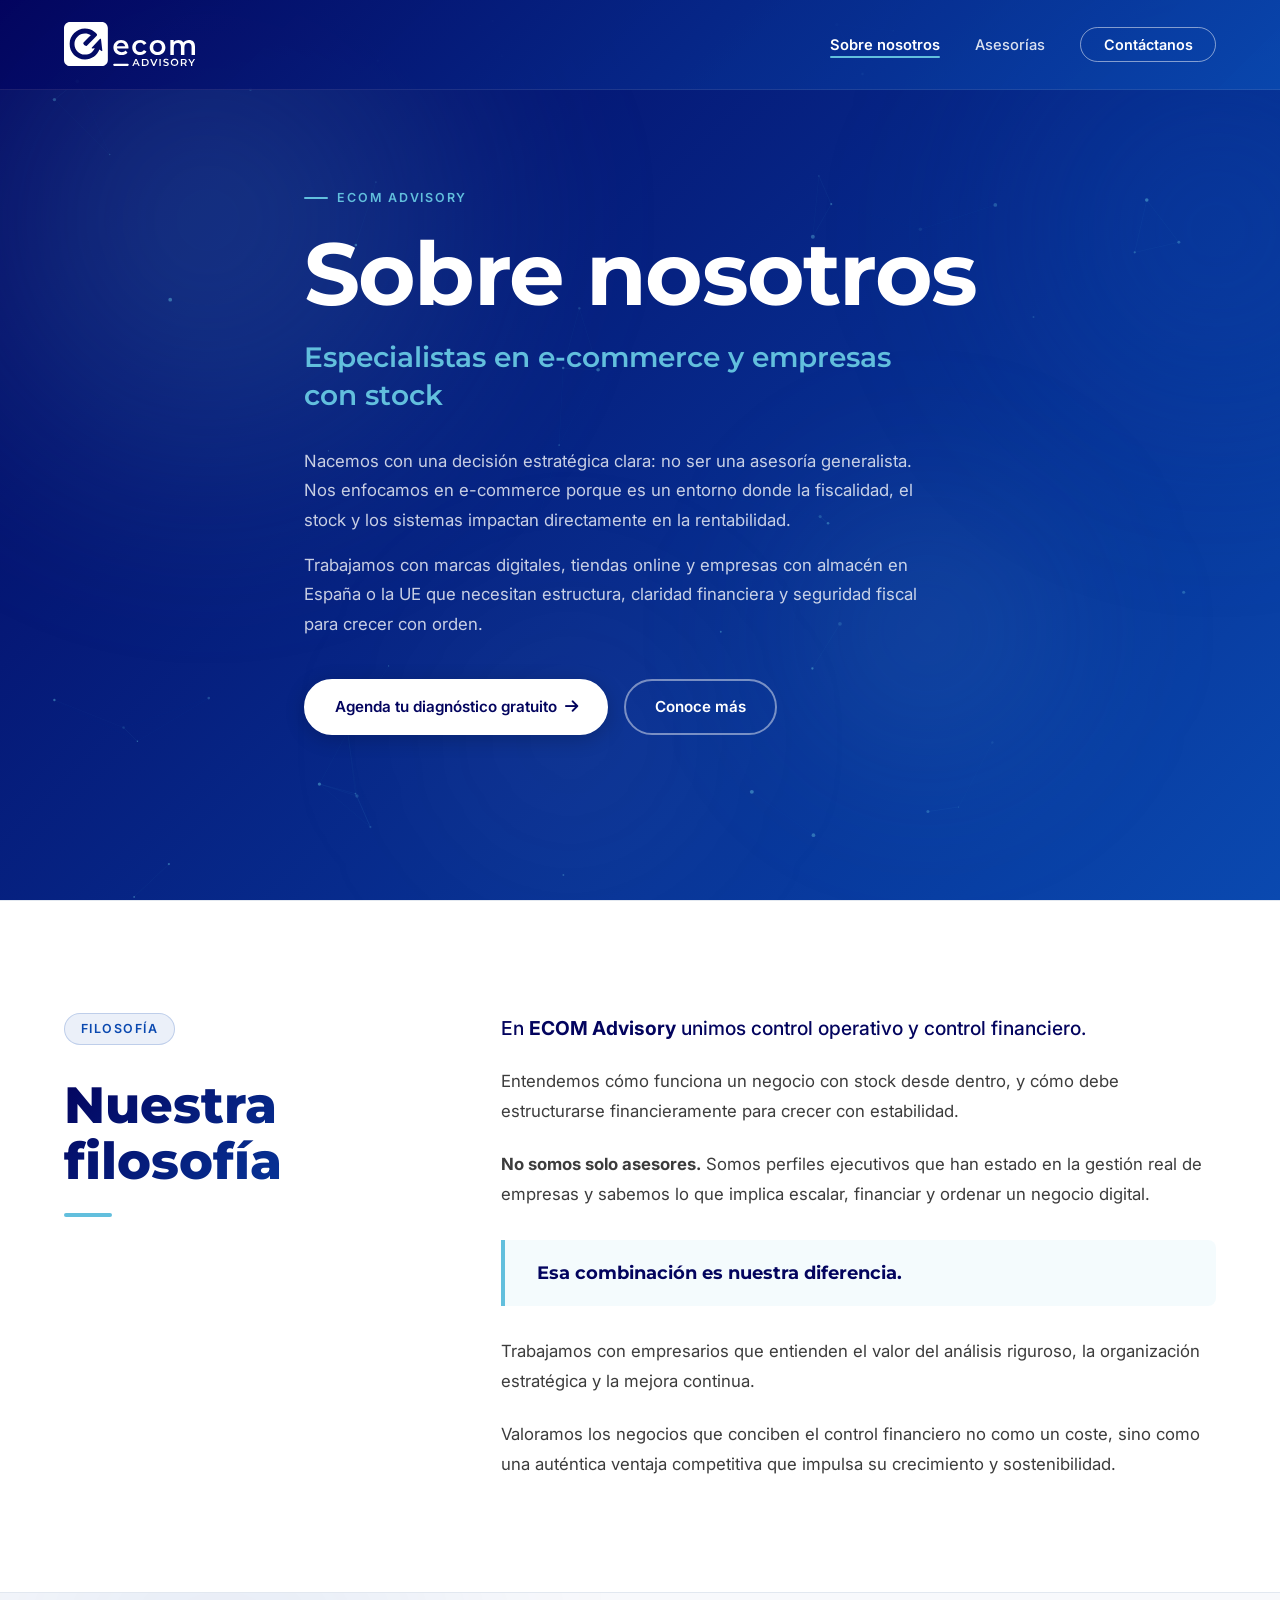
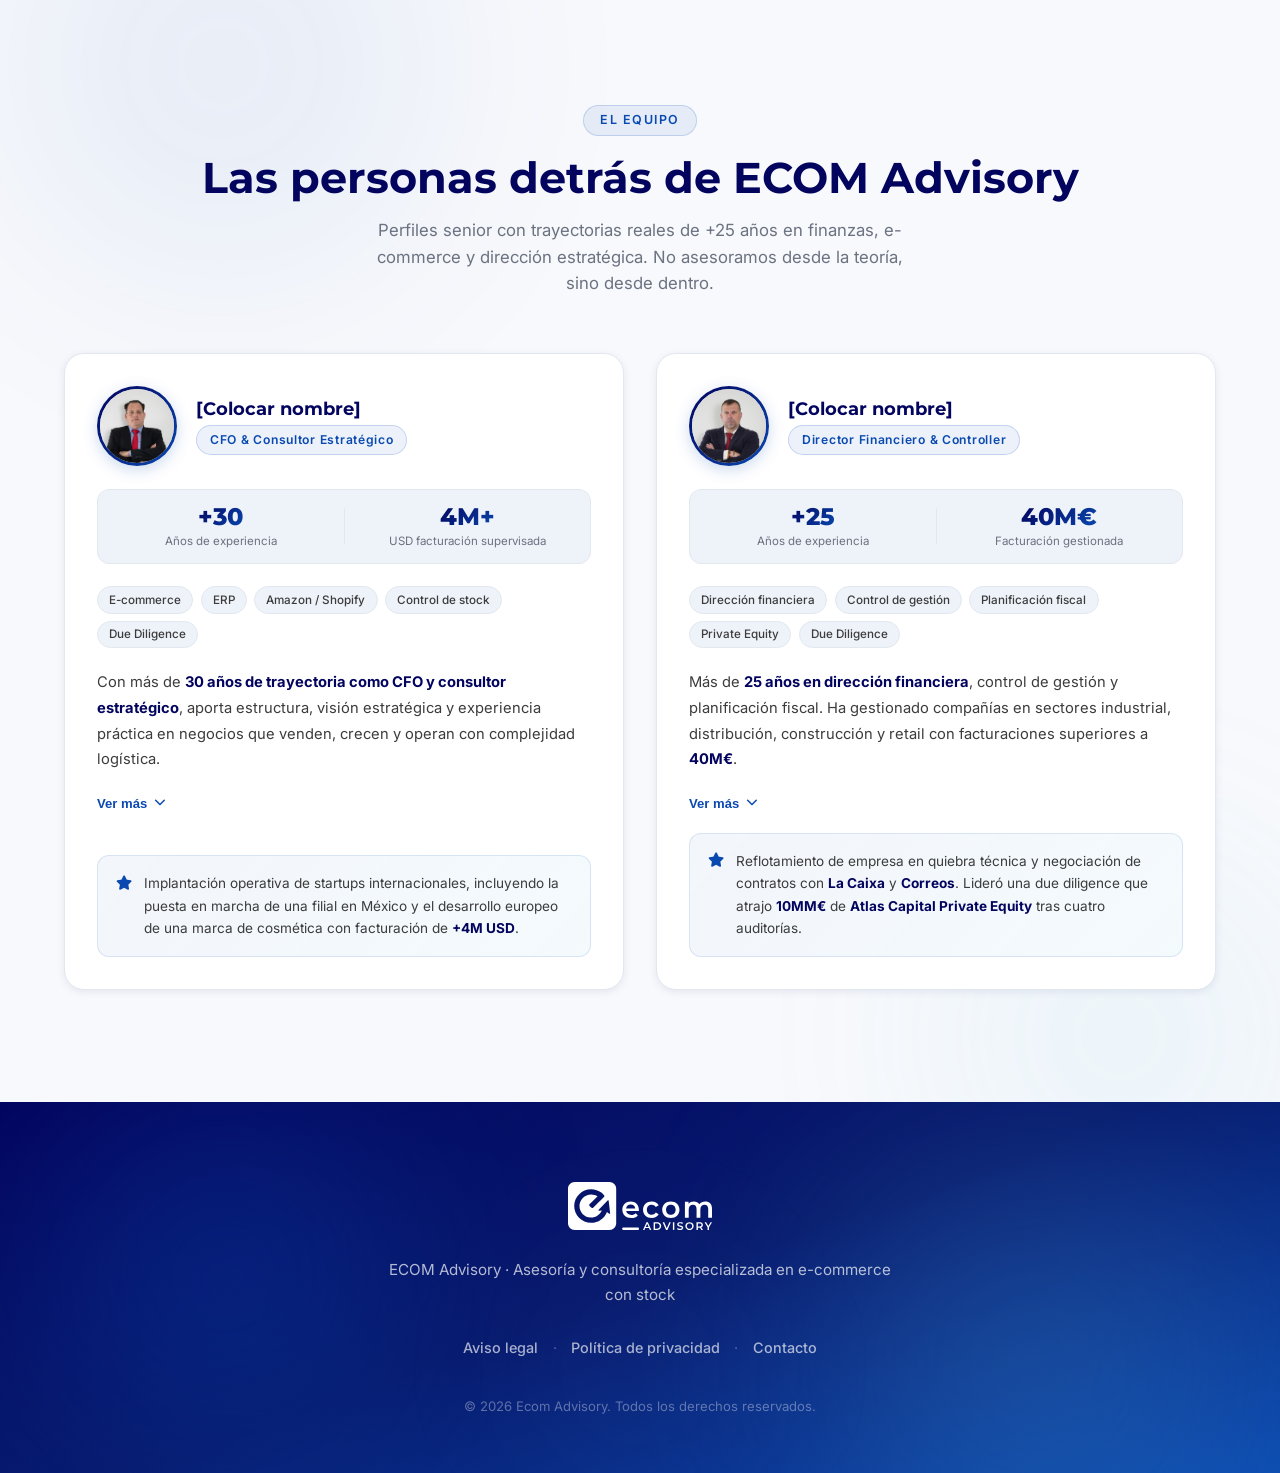
==== index.html @ 713092f3 "fix: move files to repo root for GitHub Pages to serve correctly" ====
<!DOCTYPE html>
<html lang="es">

<head>
  <meta charset="UTF-8" />
  <meta name="viewport" content="width=device-width, initial-scale=1.0" />
  <meta name="description"
    content="Especialistas en asesoría fiscal y financiera para e-commerce y empresas con stock en España y la UE. Claridad, orden y seguridad fiscal para crecer." />
  <meta name="keywords"
    content="ECOM Advisory, asesoría ecommerce, sobre nosotros, fiscalidad, stock, Shopify, Amazon, IVA UE" />
  <meta property="og:title" content="Sobre Nosotros | ECOM Advisory" />
  <meta property="og:description"
    content="Especialistas en e-commerce y empresas con stock. Claridad financiera y seguridad fiscal para crecer con orden." />
  <meta property="og:type" content="website" />
  <title>Sobre Nosotros | ECOM Advisory</title>

  <!-- Google Fonts -->
  <link rel="preconnect" href="https://fonts.googleapis.com" />
  <link rel="preconnect" href="https://fonts.gstatic.com" crossorigin />
  <link
    href="https://fonts.googleapis.com/css2?family=Inter:wght@300;400;500;600;700;800&family=Montserrat:wght@600;700;800&display=swap"
    rel="stylesheet" />

  <!-- Font Awesome -->
  <link rel="stylesheet" href="https://cdnjs.cloudflare.com/ajax/libs/font-awesome/6.5.0/css/all.min.css" />

  <!-- Stylesheet -->
  <link rel="stylesheet" href="css/styles.css" />
</head>

<body>

  <!-- ===== HEADER / NAV ===== -->
  <header class="header" id="header">
    <nav class="nav container">

      <!-- Logo -->
      <a href="https://ecomadvisory.es/" class="nav__logo" aria-label="ECOM Advisory - Inicio">
        <img src="assets/images/logo blanco.svg" alt="ECOM Advisory" class="nav__logo-img" height="44" />
      </a>

      <!-- Nav links -->
      <ul class="nav__links" id="navLinks" role="list">
        <li><a href="./index.html" class="nav__link nav__link--active" aria-current="page">Sobre nosotros</a></li>
        <li><a href="https://ecomadvisory.es/asesorias" class="nav__link">Asesorías</a></li>
        <li><a href="https://ecomadvisory.es/#contacto" class="nav__link nav__link--cta">Contáctanos</a></li>
      </ul>

      <!-- Hamburger (mobile) -->
      <button class="nav__toggle" id="navToggle" aria-label="Abrir menú" aria-expanded="false">
        <span></span><span></span><span></span>
      </button>
    </nav>
  </header>

  <main id="content">

    <!-- ===== HERO — SECCIÓN 1 ===== -->
    <section class="hero" id="quienes-somos" aria-label="Quiénes somos">
      <!-- Fondo animado: solo afecta el fondo, no el contenido -->
      <div class="hero__bg" aria-hidden="true">
        <div class="hero__blob hero__blob--1"></div>
        <div class="hero__blob hero__blob--2"></div>
        <div class="hero__blob hero__blob--3"></div>
        <div class="hero__blob hero__blob--4"></div>
        <canvas class="hero__particles" id="heroParticles"></canvas>
      </div>
      <div class="container hero__content">

        <p class="hero__tag" data-aos="fade-up">ECOM Advisory</p>

        <h1 class="hero__title" data-aos="fade-up" data-aos-delay="100">
          Sobre nosotros
        </h1>

        <h2 class="hero__subtitle-heading" data-aos="fade-up" data-aos-delay="200">
          Especialistas en e-commerce y empresas con stock
        </h2>

        <div class="hero__body" data-aos="fade-up" data-aos-delay="300">
          <p>
            Nacemos con una decisión estratégica clara: no ser una asesoría generalista.
            Nos enfocamos en e-commerce porque es un entorno donde la fiscalidad, el stock
            y los sistemas impactan directamente en la rentabilidad.
          </p>
          <p>
            Trabajamos con marcas digitales, tiendas online y empresas con almacén en España
            o la UE que necesitan estructura, claridad financiera y seguridad fiscal para
            crecer con orden.
          </p>
        </div>

        <div class="hero__actions" data-aos="fade-up" data-aos-delay="400">
          <a href="#contacto" class="btn btn--white">
            Agenda tu diagnóstico gratuito <i class="fas fa-arrow-right" aria-hidden="true"></i>
          </a>
          <a href="#por-que-nosotros" class="btn btn--outline-white">
            Conoce más
          </a>
        </div>

      </div>
    </section>
    <!-- FIN SECCIÓN 1 -->

    <!-- ===== NUESTRA FILOSOFÍA — SECCIÓN 2 ===== -->
    <section class="philosophy" id="filosofia" aria-label="Nuestra filosofía">
      <div class="container philosophy__inner">

        <!-- Columna izquierda: Título -->
        <div class="philosophy__heading" data-aos="fade-right">
          <span class="section__tag">Filosofía</span>
          <h2 class="philosophy__title">Nuestra<br>filosofía</h2>
          <div class="philosophy__divider" aria-hidden="true"></div>
        </div>

        <!-- Columna derecha: Contenido -->
        <div class="philosophy__body" data-aos="fade-left" data-aos-delay="100">

          <p class="philosophy__lead">
            En <strong>ECOM Advisory</strong> unimos control operativo y control financiero.
          </p>

          <p>
            Entendemos cómo funciona un negocio con stock desde dentro, y cómo debe estructurarse
            financieramente para crecer con estabilidad.
          </p>

          <p>
            <strong>No somos solo asesores.</strong> Somos perfiles ejecutivos que han estado en la gestión real de
            empresas y sabemos lo que implica escalar, financiar y ordenar un negocio digital.
          </p>

          <!-- Cita destacada -->
          <blockquote class="philosophy__quote">
            Esa combinación es nuestra diferencia.
          </blockquote>

          <p>
            Trabajamos con empresarios que entienden el valor del análisis riguroso, la organización
            estratégica y la mejora continua.
          </p>

          <p>
            Valoramos los negocios que conciben el control financiero no como un coste, sino como una
            auténtica ventaja competitiva que impulsa su crecimiento y sostenibilidad.
          </p>

        </div>
      </div>
    </section>
    <!-- FIN SECCIÓN 2 -->

    <!-- ===== EL EQUIPO — SECCIÓN 3 ===== -->
    <section class="team-section" id="equipo" aria-label="El equipo">

      <!-- Fondo decorativo -->
      <div class="team-section__bg" aria-hidden="true">
        <div class="team-section__blob team-section__blob--1"></div>
        <div class="team-section__blob team-section__blob--2"></div>
      </div>

      <div class="container">

        <!-- Cabecera -->
        <div class="section__header team-section__header" data-aos="fade-up">
          <span class="section__tag team-section__tag">El equipo</span>
          <h2 class="section__title team-section__title">Las personas detrás de ECOM Advisory</h2>
          <p class="section__subtitle team-section__subtitle">
            Perfiles senior con trayectorias reales de +25 años en finanzas, e-commerce y
            dirección estratégica. No asesoramos desde la teoría, sino desde dentro.
          </p>
        </div>

        <!-- Grid de tarjetas -->
        <div class="team-grid">

          <!-- ── TARJETA 1 ── -->
          <article class="member-card" data-aos="fade-up" data-aos-delay="100">

            <!-- Cabecera visual de la tarjeta -->
            <div class="member-card__top">
              <div class="member-card__photo-ring">
                <div class="member-card__photo-wrap">
                  <img src="assets/images/team-1.jpg"
                    alt="[Colocar nombre] — Operaciones, e-commerce y control estratégico" class="member-card__photo"
                    loading="lazy" />
                </div>
              </div>
              <div class="member-card__identity">
                <h3 class="member-card__name">[Colocar nombre]</h3>
                <span class="member-card__role">CFO & Consultor Estratégico</span>
              </div>
            </div>

            <!-- Estadísticas clave -->
            <div class="member-card__stats">
              <div class="member-stat">
                <span class="member-stat__value">+30</span>
                <span class="member-stat__label">Años de experiencia</span>
              </div>
              <div class="member-stat__divider" aria-hidden="true"></div>
              <div class="member-stat">
                <span class="member-stat__value">4M+</span>
                <span class="member-stat__label">USD facturación supervisada</span>
              </div>
            </div>

            <!-- Especialidades -->
            <div class="member-card__tags">
              <span class="member-tag">E-commerce</span>
              <span class="member-tag">ERP</span>
              <span class="member-tag">Amazon / Shopify</span>
              <span class="member-tag">Control de stock</span>
              <span class="member-tag">Due Diligence</span>
            </div>

            <!-- Bio -->
            <div class="member-card__bio" id="bio-1">
              <p>Con más de <strong>30 años de trayectoria como CFO y consultor estratégico</strong>, aporta
                estructura, visión estratégica y experiencia práctica en negocios que venden, crecen y operan con
                complejidad logística.</p>
            </div>

            <!-- Bio expandida -->
            <div class="member-card__bio-extra" id="bio-1-extra" hidden>
              <p>Ha liderado departamentos financieros en compañías nacionales e internacionales, participando en
                expansiones, implantación de ERPs y desarrollo de startups en entornos digitales.</p>
              <p>Especialista en creación de unidades de negocio en e-commerce (Amazon, Shopify, WooCommerce), control
                de stock y reporting en grandes grupos empresariales.</p>
            </div>

            <button class="member-card__toggle" aria-expanded="false" aria-controls="bio-1-extra"
              data-target="bio-1-extra">
              <span class="toggle-label">Ver más</span>
              <i class="fas fa-chevron-down" aria-hidden="true"></i>
            </button>

            <!-- Logro destacado -->
            <div class="member-card__achievement">
              <i class="fas fa-star member-card__achievement-icon" aria-hidden="true"></i>
              <p>Implantación operativa de startups internacionales, incluyendo la puesta en marcha de una filial en
                México y el desarrollo europeo de una marca de cosmética con facturación de <strong>+4M USD</strong>.
              </p>
            </div>



          </article>

          <!-- ── TARJETA 2 ── -->
          <article class="member-card" data-aos="fade-up" data-aos-delay="200">

            <!-- Cabecera visual de la tarjeta -->
            <div class="member-card__top">
              <div class="member-card__photo-ring">
                <div class="member-card__photo-wrap">
                  <img src="assets/images/team-2.jpg"
                    alt="[Colocar nombre] — Dirección financiera, estructura y control" class="member-card__photo"
                    loading="lazy" />
                </div>
              </div>
              <div class="member-card__identity">
                <h3 class="member-card__name">[Colocar nombre]</h3>
                <span class="member-card__role">Director Financiero & Controller</span>
              </div>
            </div>

            <!-- Estadísticas clave -->
            <div class="member-card__stats">
              <div class="member-stat">
                <span class="member-stat__value">+25</span>
                <span class="member-stat__label">Años de experiencia</span>
              </div>
              <div class="member-stat__divider" aria-hidden="true"></div>
              <div class="member-stat">
                <span class="member-stat__value">40M€</span>
                <span class="member-stat__label">Facturación gestionada</span>
              </div>
            </div>

            <!-- Especialidades -->
            <div class="member-card__tags">
              <span class="member-tag">Dirección financiera</span>
              <span class="member-tag">Control de gestión</span>
              <span class="member-tag">Planificación fiscal</span>
              <span class="member-tag">Private Equity</span>
              <span class="member-tag">Due Diligence</span>
            </div>

            <!-- Bio -->
            <div class="member-card__bio" id="bio-2">
              <p>Más de <strong>25 años en dirección financiera</strong>, control de gestión y planificación fiscal.
                Ha gestionado compañías en sectores industrial, distribución, construcción y retail con
                facturaciones superiores a <strong>40M€</strong>.</p>
            </div>

            <!-- Bio expandida -->
            <div class="member-card__bio-extra" id="bio-2-extra" hidden>
              <p>Ha ejercido como Director Financiero, Controller y Responsable Financiero en múltiples industrias,
                aportando claridad estratégica en entornos de alta complejidad.</p>
              <p>Participó activamente en due diligences para entrada de capital privado, logrando inyecciones de
                financiación decisivas para el crecimiento empresarial.</p>
            </div>

            <button class="member-card__toggle" aria-expanded="false" aria-controls="bio-2-extra"
              data-target="bio-2-extra">
              <span class="toggle-label">Ver más</span>
              <i class="fas fa-chevron-down" aria-hidden="true"></i>
            </button>

            <!-- Logro destacado -->
            <div class="member-card__achievement">
              <i class="fas fa-star member-card__achievement-icon" aria-hidden="true"></i>
              <p>Reflotamiento de empresa en quiebra técnica y negociación de contratos con <strong>La Caixa</strong>
                y <strong>Correos</strong>. Lideró una due diligence que atrajo <strong>10MM€</strong> de
                <strong>Atlas Capital Private Equity</strong> tras cuatro auditorías.
              </p>
            </div>



          </article>

        </div>
        <!-- /team-grid -->

      </div>
    </section>
    <!-- FIN SECCIÓN 3 -->

    <!-- ===== SECCIONES SIGUIENTES — pendientes de contenido ===== -->

  </main>

  <!-- ===== FOOTER ===== -->
  <footer class="footer" id="footer-main">

    <!-- Fondo con blobs reactivos al mouse -->
    <div class="footer__bg" aria-hidden="true" id="footerBg">
      <div class="footer__blob footer__blob--1"></div>
      <div class="footer__blob footer__blob--2"></div>
      <div class="footer__blob footer__blob--3"></div>
    </div>

    <div class="container footer__inner">

      <!-- Logo -->
      <a href="https://ecomadvisory.es/" class="footer__logo" aria-label="ECOM Advisory — Inicio">
        <img src="assets/images/logo blanco.svg" alt="ECOM Advisory" class="footer__logo-img" height="48" />
      </a>

      <!-- Tagline -->
      <p class="footer__tagline">
        ECOM Advisory · Asesoría y consultoría especializada en e-commerce con stock
      </p>

      <!-- Navegación legal -->
      <nav class="footer__nav" aria-label="Pie de página">
        <a href="https://ecomadvisory.es/aviso-legal" class="footer__nav-link">Aviso legal</a>
        <span class="footer__nav-sep" aria-hidden="true">·</span>
        <a href="https://ecomadvisory.es/politica-de-privacidad" class="footer__nav-link">Política de privacidad</a>
        <span class="footer__nav-sep" aria-hidden="true">·</span>
        <a href="https://ecomadvisory.es/#contacto" class="footer__nav-link">Contacto</a>
      </nav>

      <!-- Copyright -->
      <p class="footer__copy">&copy; 2026 Ecom Advisory. Todos los derechos reservados.</p>

    </div>
  </footer>

  <!-- Volver arriba -->
  <button class="back-to-top" id="backToTop" aria-label="Volver arriba">
    <i class="fas fa-chevron-up" aria-hidden="true"></i>
  </button>

  <script src="js/main.js"></script>
</body>

</html>
---- css/styles.css ----
/* ===================================================
   ECOM Advisory — Sobre Nosotros | Guía de Estilo Oficial
   =================================================== */

/* ---- Design Tokens (Guía de estilo) ---- */
:root {
  --primary: #03045e;
  --secondary: #0a49b0;
  --tertiary: #62bfdd;
  --dark: #3c3c3c;
  --light-bg: #f8f9fc;
  --white: #ffffff;
  --gradient: linear-gradient(135deg, #03045e 0%, #0a49b0 100%);
  --glass-bg: rgba(255, 255, 255, 0.1);
  --glass-border: rgba(255, 255, 255, 0.2);
  --glass-blur: 10px;

  /* Tokens de apoyo */
  --clr-text-muted: #6b7280;
  --clr-border: #e2e8f0;
  --clr-surface: #eef2f9;
  --shadow-sm: 0 2px 8px rgba(3, 4, 94, 0.08);
  --shadow-md: 0 8px 32px rgba(3, 4, 94, 0.12);
  --shadow-lg: 0 16px 48px rgba(3, 4, 94, 0.16);
  --shadow-glow: 0 8px 32px rgba(10, 73, 176, 0.25);
  --radius: 16px;
  --radius-sm: 8px;
  --transition: 0.3s cubic-bezier(0.4, 0, 0.2, 1);
  --max-width: 1200px;

  /* Tipografía */
  --font-body: 'Inter', -apple-system, BlinkMacSystemFont, "Segoe UI", Roboto, Helvetica, Arial, sans-serif;
  --font-heading: 'Montserrat', sans-serif;
}

/* ---- Reset ---- */
*,
*::before,
*::after {
  box-sizing: border-box;
  margin: 0;
  padding: 0;
}

html {
  scroll-behavior: smooth;
  font-size: 16px;
}

body {
  font-family: var(--font-body);
  background-color: var(--light-bg);
  color: var(--dark);
  line-height: 1.6;
  overflow-x: hidden;
}

h1,
h2,
h3,
h4,
h5,
h6 {
  font-family: var(--font-heading);
  font-weight: 700;
}

img {
  max-width: 100%;
  display: block;
}

a {
  text-decoration: none;
  color: inherit;
}

ul {
  list-style: none;
}

button {
  cursor: pointer;
  border: none;
  background: none;
}

/* ---- Utilities ---- */
.container {
  max-width: var(--max-width);
  margin-inline: auto;
  padding-inline: 1.5rem;
}

.gradient-text {
  background: var(--gradient);
  -webkit-background-clip: text;
  -webkit-text-fill-color: transparent;
  background-clip: text;
}

.section__tag {
  display: inline-block;
  font-family: var(--font-body);
  font-size: 0.78rem;
  font-weight: 600;
  letter-spacing: 0.12em;
  text-transform: uppercase;
  color: var(--secondary);
  padding: 0.3rem 1rem;
  background: rgba(10, 73, 176, 0.08);
  border: 1px solid rgba(10, 73, 176, 0.2);
  border-radius: 999px;
  margin-bottom: 1rem;
}

.section__header {
  text-align: center;
  margin-bottom: 3.5rem;
}

.section__title {
  font-size: clamp(1.9rem, 4vw, 2.7rem);
  line-height: 1.2;
  color: var(--primary);
  margin-bottom: 0.8rem;
}

.section__subtitle {
  color: var(--clr-text-muted);
  max-width: 500px;
  margin-inline: auto;
  font-size: 1.05rem;
}

/* ---- Buttons ---- */
.btn {
  display: inline-flex;
  align-items: center;
  gap: 0.5rem;
  padding: 0.85rem 1.8rem;
  border-radius: 999px;
  font-size: 0.95rem;
  font-weight: 600;
  font-family: var(--font-body);
  transition: var(--transition);
  cursor: pointer;
  border: 2px solid transparent;
}

.btn--primary {
  background: var(--gradient);
  color: var(--white);
  box-shadow: 0 4px 20px rgba(10, 73, 176, 0.3);
}

.btn--primary:hover {
  transform: translateY(-2px);
  box-shadow: var(--shadow-glow);
}

.btn--outline {
  background: transparent;
  color: var(--secondary);
  border-color: var(--secondary);
}

.btn--outline:hover {
  background: rgba(10, 73, 176, 0.07);
  transform: translateY(-2px);
}

.btn--full {
  width: 100%;
  justify-content: center;
}

/* ===== HEADER ===== */
.header {
  position: fixed;
  top: 0;
  left: 0;
  right: 0;
  z-index: 1000;
  padding: 1.4rem 0;
  /* Fondo azul oscuro con gradiente suave — como en la captura */
  background: linear-gradient(135deg, rgba(3, 4, 94, 0.92) 0%, rgba(10, 73, 176, 0.88) 100%);
  backdrop-filter: blur(0px);
  -webkit-backdrop-filter: blur(0px);
  border-bottom: 1px solid rgba(255, 255, 255, 0.1);
  transition: backdrop-filter 0.4s ease, background 0.4s ease, box-shadow 0.4s ease, padding 0.3s ease;
}

/* Al hacer scroll: glass más pronunciado y fondo más opaco */
.header.scrolled {
  background: linear-gradient(135deg, rgba(3, 4, 94, 0.82) 0%, rgba(10, 73, 176, 0.78) 100%);
  backdrop-filter: blur(18px);
  -webkit-backdrop-filter: blur(18px);
  box-shadow: 0 4px 32px rgba(3, 4, 94, 0.4);
  padding: 1rem 0;
  border-bottom: 1px solid rgba(98, 191, 221, 0.15);
}

.nav {
  display: flex;
  align-items: center;
  justify-content: space-between;
}

/* ---- Logo ---- */
.nav__logo {
  display: flex;
  align-items: center;
  gap: 0.65rem;
  text-decoration: none;
}

/* Imagen del logo */
.nav__logo-img {
  display: block;
  height: 44px;
  width: auto;
  transition: opacity 0.25s ease;
}

.nav__logo:hover .nav__logo-img {
  opacity: 0.85;
}

/* ---- Nav links ---- */
.nav__links {
  display: flex;
  align-items: center;
  gap: 2.2rem;
  list-style: none;
  margin: 0;
  padding: 0;
}

.nav__link {
  color: rgba(255, 255, 255, 0.85);
  font-size: 0.92rem;
  font-weight: 500;
  font-family: var(--font-body);
  text-decoration: none;
  transition: color 0.25s ease;
  position: relative;
}

.nav__link:hover {
  color: var(--white);
}

/* Link activo — "Sobre nosotros" */
.nav__link--active {
  color: var(--white);
  font-weight: 600;
}

.nav__link--active::after {
  content: "";
  position: absolute;
  bottom: -4px;
  left: 0;
  width: 100%;
  height: 2px;
  background: var(--tertiary);
  border-radius: 2px;
}

/* Botón "Contáctanos" — pill con borde blanco translúcido */
.nav__link--cta {
  padding: 0.5rem 1.4rem;
  border: 1.5px solid rgba(255, 255, 255, 0.5);
  border-radius: 999px;
  color: var(--white) !important;
  font-weight: 600;
  font-size: 0.9rem;
  background: transparent;
  transition: background 0.25s ease, border-color 0.25s ease, color 0.25s ease, transform 0.2s ease;
}

/* Hover del botón: relleno turquesa + texto oscuro (como la 2da captura) */
.nav__link--cta:hover {
  background: var(--tertiary) !important;
  border-color: var(--tertiary) !important;
  color: var(--primary) !important;
  transform: translateY(-1px);
}

.nav__link--cta::after {
  display: none !important;
}

/* ---- Hamburger (mobile) ---- */
.nav__toggle {
  display: none;
  flex-direction: column;
  gap: 5px;
  padding: 4px;
  cursor: pointer;
  border: none;
  background: none;
}

.nav__toggle span {
  display: block;
  width: 24px;
  height: 2px;
  background: var(--white);
  border-radius: 2px;
  transition: var(--transition);
}

.nav__toggle.active span:nth-child(1) {
  transform: translateY(7px) rotate(45deg);
}

.nav__toggle.active span:nth-child(2) {
  opacity: 0;
}

.nav__toggle.active span:nth-child(3) {
  transform: translateY(-7px) rotate(-45deg);
}

/* ===== HERO — Sección 1: Sobre nosotros ===== */
.hero {
  min-height: 100vh;
  display: flex;
  align-items: center;
  position: relative;
  overflow: hidden;
  padding-top: 6rem;
  padding-bottom: 5rem;
  background: var(--gradient);
}

.hero__bg {
  position: absolute;
  inset: 0;
  z-index: 0;
  overflow: hidden;
  /* variables de parallax de mouse */
  --mx: 50%;
  --my: 50%;
}

/* Canvas de partículas */
.hero__particles {
  position: absolute;
  inset: 0;
  width: 100%;
  height: 100%;
  z-index: 1;
  pointer-events: none;
}

/* Blob base */
.hero__blob {
  position: absolute;
  border-radius: 50%;
  filter: blur(70px);
  pointer-events: none;
  will-change: transform;
}

/* Blob 1 — turquesa grande, lado izquierdo */
.hero__blob--1 {
  width: 65vw;
  height: 65vw;
  max-width: 800px;
  max-height: 800px;
  top: -20%;
  left: -15%;
  background: radial-gradient(ellipse at center, rgba(98, 191, 221, 0.22) 0%, transparent 65%);
  animation: blobFloat1 14s ease-in-out infinite;
}

/* Blob 2 — azul medio, lado derecho-arriba */
.hero__blob--2 {
  width: 50vw;
  height: 50vw;
  max-width: 650px;
  max-height: 650px;
  top: -10%;
  right: -20%;
  background: radial-gradient(ellipse at center, rgba(10, 73, 176, 0.35) 0%, transparent 65%);
  animation: blobFloat2 18s ease-in-out infinite;
}

/* Blob 3 — turquesa pequeño, esquina inferior derecha */
.hero__blob--3 {
  width: 35vw;
  height: 35vw;
  max-width: 450px;
  max-height: 450px;
  bottom: 5%;
  right: 10%;
  background: radial-gradient(ellipse at center, rgba(98, 191, 221, 0.14) 0%, transparent 65%);
  animation: blobFloat3 11s ease-in-out infinite;
}

/* Blob 4 — blanco difuso, centro abajo */
.hero__blob--4 {
  width: 40vw;
  height: 40vw;
  max-width: 500px;
  max-height: 500px;
  bottom: -10%;
  left: 25%;
  background: radial-gradient(ellipse at center, rgba(255, 255, 255, 0.05) 0%, transparent 65%);
  animation: blobFloat4 22s ease-in-out infinite;
}

/* Keyframes de flotación — cada blob tiene su propio ritmo */
@keyframes blobFloat1 {

  0%,
  100% {
    transform: translate(0, 0) scale(1);
  }

  25% {
    transform: translate(3%, 5%) scale(1.04);
  }

  50% {
    transform: translate(-2%, 8%) scale(0.97);
  }

  75% {
    transform: translate(5%, 2%) scale(1.02);
  }
}

@keyframes blobFloat2 {

  0%,
  100% {
    transform: translate(0, 0) scale(1);
  }

  33% {
    transform: translate(-4%, 6%) scale(1.06);
  }

  66% {
    transform: translate(3%, -3%) scale(0.95);
  }
}

@keyframes blobFloat3 {

  0%,
  100% {
    transform: translate(0, 0) scale(1);
  }

  50% {
    transform: translate(-6%, -5%) scale(1.08);
  }
}

@keyframes blobFloat4 {

  0%,
  100% {
    transform: translate(0, 0) scale(1);
  }

  25% {
    transform: translate(4%, -4%) scale(1.05);
  }

  50% {
    transform: translate(-3%, 6%) scale(0.96);
  }

  75% {
    transform: translate(6%, 2%) scale(1.03);
  }
}

.hero__content {
  position: relative;
  z-index: 2;
  max-width: 760px;
  padding-block: 2rem;
}

/* Eyebrow */
.hero__tag {
  display: inline-flex;
  align-items: center;
  gap: 0.6rem;
  font-family: var(--font-body);
  font-size: 0.78rem;
  font-weight: 600;
  letter-spacing: 0.14em;
  text-transform: uppercase;
  color: var(--tertiary);
  margin-bottom: 1.2rem;
}

.hero__tag::before {
  content: "";
  width: 24px;
  height: 2px;
  background: var(--tertiary);
  border-radius: 2px;
  flex-shrink: 0;
}

/* H1 — título de página */
.hero__title {
  font-size: clamp(3rem, 7vw, 5.5rem);
  line-height: 1.05;
  color: var(--white);
  margin-bottom: 1.2rem;
  letter-spacing: -0.02em;
}

/* H2 — claim especialización */
.hero__subtitle-heading {
  font-family: var(--font-heading);
  font-size: clamp(1.25rem, 2.8vw, 1.75rem);
  font-weight: 600;
  color: var(--tertiary);
  line-height: 1.35;
  margin-bottom: 2rem;
  max-width: 620px;
}

/* Párrafos del cuerpo */
.hero__body {
  display: flex;
  flex-direction: column;
  gap: 1rem;
  margin-bottom: 2.5rem;
  max-width: 620px;
}

.hero__body p {
  font-size: 1.05rem;
  line-height: 1.75;
  color: rgba(255, 255, 255, 0.78);
}

/* Botones del hero */
.hero__actions {
  display: flex;
  gap: 1rem;
  flex-wrap: wrap;
}

.btn--white {
  background: var(--white);
  color: var(--primary);
  border-color: var(--white);
  box-shadow: 0 4px 20px rgba(0, 0, 0, 0.2);
}

.btn--white:hover {
  transform: translateY(-2px);
  box-shadow: 0 8px 32px rgba(0, 0, 0, 0.3);
}

.btn--outline-white {
  background: transparent;
  color: var(--white);
  border: 2px solid rgba(255, 255, 255, 0.45);
}

.btn--outline-white:hover {
  background: var(--tertiary);
  border-color: var(--tertiary);
  color: var(--primary);
  transform: translateY(-2px);
}

/* ===== STATS ===== */
.stats {
  padding: 4.5rem 0;
  background: var(--white);
  border-bottom: 1px solid var(--clr-border);
}

.stats__grid {
  display: grid;
  grid-template-columns: repeat(auto-fit, minmax(180px, 1fr));
  gap: 2rem;
  text-align: center;
}

.stat-card {
  padding: 1rem;
}

.stat-card__number {
  font-family: var(--font-heading);
  font-size: clamp(2.5rem, 5vw, 3.5rem);
  font-weight: 800;
  background: var(--gradient);
  -webkit-background-clip: text;
  -webkit-text-fill-color: transparent;
  background-clip: text;
}

.stat-card__suffix {
  font-family: var(--font-heading);
  font-size: 1.8rem;
  font-weight: 800;
  background: var(--gradient);
  -webkit-background-clip: text;
  -webkit-text-fill-color: transparent;
  background-clip: text;
}

.stat-card__label {
  font-size: 0.9rem;
  color: var(--clr-text-muted);
  margin-top: 0.4rem;
}

/* ===== FILOSOFÍA ===== */
.philosophy {
  padding: 7rem 0;
  background: var(--white);
  border-top: 1px solid var(--clr-border);
}

.philosophy__inner {
  display: grid;
  grid-template-columns: 1fr 2fr;
  gap: 5rem;
  align-items: start;
}

/* Columna izquierda: título + línea decorativa */
.philosophy__heading {
  position: sticky;
  top: 7rem;
}

.philosophy__title {
  font-size: clamp(2.2rem, 4.5vw, 3.2rem);
  font-weight: 800;
  line-height: 1.1;
  color: var(--primary);
  margin-top: 1rem;
  margin-bottom: 1.5rem;
  background: var(--gradient);
  -webkit-background-clip: text;
  -webkit-text-fill-color: transparent;
  background-clip: text;
}

.philosophy__divider {
  width: 48px;
  height: 4px;
  background: var(--tertiary);
  border-radius: 2px;
}

/* Columna derecha: párrafos */
.philosophy__body {
  display: flex;
  flex-direction: column;
  gap: 1.4rem;
}

.philosophy__body p {
  font-size: 1.05rem;
  line-height: 1.8;
  color: var(--dark);
}

.philosophy__lead {
  font-size: 1.2rem !important;
  font-weight: 500;
  color: var(--primary) !important;
  line-height: 1.6 !important;
}

/* Cita destacada */
.philosophy__quote {
  position: relative;
  margin: 0.5rem 0;
  padding: 1.2rem 1.5rem 1.2rem 2rem;
  background: rgba(98, 191, 221, 0.07);
  border-left: 4px solid var(--tertiary);
  border-radius: 0 var(--radius-sm) var(--radius-sm) 0;
  font-family: var(--font-heading);
  font-size: 1.15rem;
  font-weight: 700;
  font-style: normal;
  color: var(--primary);
  line-height: 1.5;
}

/* ===== ABOUT ===== */
.about {
  padding: 7rem 0;
  background: var(--light-bg);
}

.about__grid {
  display: grid;
  grid-template-columns: 1fr 1fr;
  gap: 5rem;
  align-items: center;
}

.about__image-wrap {
  position: relative;
}

.about__image-glow {
  position: absolute;
  inset: -20px;
  background: radial-gradient(ellipse at center, rgba(10, 73, 176, 0.1) 0%, transparent 70%);
  border-radius: var(--radius);
  pointer-events: none;
}

.about__image {
  width: 100%;
  border-radius: var(--radius);
  border: 1px solid var(--clr-border);
  object-fit: cover;
  aspect-ratio: 4/3;
  background: var(--clr-surface);
  min-height: 300px;
  box-shadow: var(--shadow-md);
}

.about__badge {
  position: absolute;
  bottom: -1.2rem;
  right: -1.2rem;
  background: var(--gradient);
  color: var(--white);
  padding: 0.8rem 1.2rem;
  border-radius: var(--radius-sm);
  display: flex;
  align-items: center;
  gap: 0.5rem;
  font-size: 0.88rem;
  font-weight: 600;
  box-shadow: var(--shadow-md);
}

.about__description {
  color: var(--clr-text-muted);
  margin-bottom: 1rem;
}

.about__features {
  display: grid;
  grid-template-columns: 1fr 1fr;
  gap: 0.7rem;
  margin-top: 1.5rem;
}

.about__features li {
  display: flex;
  align-items: center;
  gap: 0.5rem;
  font-size: 0.9rem;
  color: var(--dark);
  font-weight: 500;
}

.about__features li i {
  color: var(--secondary);
}

/* ===== MISSION ===== */
.mission {
  padding: 7rem 0;
  background: var(--white);
  border-top: 1px solid var(--clr-border);
  border-bottom: 1px solid var(--clr-border);
}

.mission__grid {
  display: grid;
  grid-template-columns: 1fr 1fr;
  gap: 2rem;
}

.mission-card {
  background: var(--light-bg);
  border: 1px solid var(--clr-border);
  border-radius: var(--radius);
  padding: 2.5rem;
  transition: var(--transition);
}

.mission-card:hover {
  transform: translateY(-4px);
  box-shadow: var(--shadow-md);
  border-color: rgba(10, 73, 176, 0.2);
}

.mission-card--accent {
  background: linear-gradient(135deg, rgba(3, 4, 94, 0.04) 0%, rgba(10, 73, 176, 0.06) 100%);
  border-color: rgba(10, 73, 176, 0.15);
}

.mission-card__icon {
  width: 56px;
  height: 56px;
  background: var(--gradient);
  border-radius: var(--radius-sm);
  display: grid;
  place-items: center;
  font-size: 1.4rem;
  color: var(--white);
  margin-bottom: 1.5rem;
  box-shadow: 0 4px 16px rgba(10, 73, 176, 0.25);
}

.mission-card__title {
  font-size: 1.4rem;
  color: var(--primary);
  margin-bottom: 1rem;
}

.mission-card__text {
  color: var(--clr-text-muted);
}

/* ===== VALUES ===== */
.values {
  padding: 7rem 0;
  background: var(--light-bg);
}

.values__grid {
  display: grid;
  grid-template-columns: repeat(3, 1fr);
  gap: 1.5rem;
}

.value-card {
  background: var(--white);
  border: 1px solid var(--clr-border);
  border-radius: var(--radius);
  padding: 2rem;
  text-align: center;
  transition: var(--transition);
  box-shadow: var(--shadow-sm);
}

.value-card:hover {
  transform: translateY(-6px);
  box-shadow: var(--shadow-md);
  border-color: rgba(10, 73, 176, 0.2);
}

.value-card__icon {
  width: 52px;
  height: 52px;
  background: rgba(10, 73, 176, 0.08);
  border: 1px solid rgba(10, 73, 176, 0.15);
  border-radius: 50%;
  display: grid;
  place-items: center;
  font-size: 1.2rem;
  color: var(--secondary);
  margin: 0 auto 1.2rem;
  transition: var(--transition);
}

.value-card:hover .value-card__icon {
  background: var(--gradient);
  color: var(--white);
  border-color: transparent;
  box-shadow: 0 4px 16px rgba(10, 73, 176, 0.3);
}

.value-card h3 {
  font-size: 1.05rem;
  color: var(--primary);
  margin-bottom: 0.5rem;
}

.value-card p {
  font-size: 0.9rem;
  color: var(--clr-text-muted);
}

/* ===== TEAM ===== */
.team {
  padding: 7rem 0;
  background: var(--white);
  border-top: 1px solid var(--clr-border);
}

.team__grid {
  display: grid;
  grid-template-columns: repeat(auto-fit, minmax(240px, 1fr));
  gap: 2rem;
}

.team-card {
  background: var(--light-bg);
  border: 1px solid var(--clr-border);
  border-radius: var(--radius);
  overflow: hidden;
  text-align: center;
  transition: var(--transition);
  box-shadow: var(--shadow-sm);
}

.team-card:hover {
  transform: translateY(-6px);
  box-shadow: var(--shadow-md);
  border-color: rgba(10, 73, 176, 0.2);
}

.team-card__photo-placeholder {
  width: 100%;
  aspect-ratio: 1;
  background: linear-gradient(135deg, rgba(3, 4, 94, 0.08), rgba(10, 73, 176, 0.12));
  display: flex;
  align-items: center;
  justify-content: center;
  font-size: 3.5rem;
  color: var(--secondary);
}

.team-card__body {
  padding: 1.5rem;
}

.team-card__name {
  font-size: 1.1rem;
  color: var(--primary);
  margin-bottom: 0.3rem;
}

.team-card__role {
  font-size: 0.8rem;
  color: var(--secondary);
  font-weight: 600;
  text-transform: uppercase;
  letter-spacing: 0.08em;
  margin-bottom: 0.8rem;
}

.team-card__bio {
  font-size: 0.88rem;
  color: var(--clr-text-muted);
}

.team-card__social {
  display: flex;
  justify-content: center;
  gap: 0.6rem;
  margin-top: 1rem;
}

.team-card__social a {
  width: 32px;
  height: 32px;
  background: rgba(10, 73, 176, 0.07);
  border: 1px solid rgba(10, 73, 176, 0.15);
  border-radius: 50%;
  display: grid;
  place-items: center;
  font-size: 0.75rem;
  color: var(--secondary);
  transition: var(--transition);
}

.team-card__social a:hover {
  background: var(--gradient);
  color: var(--white);
  border-color: transparent;
}

/* ===== TEAM SECTION (fondo blanco) ===== */
.team-section {
  position: relative;
  padding: 7rem 0;
  background: var(--light-bg);
  border-top: 1px solid var(--clr-border);
  overflow: hidden;
}

/* Blobs decorativos muy suaves — solo dan textura, no cambian el fondo */
.team-section__bg {
  position: absolute;
  inset: 0;
  pointer-events: none;
  z-index: 0;
}

.team-section__blob {
  position: absolute;
  border-radius: 50%;
  filter: blur(90px);
  opacity: 0.18;
}

.team-section__blob--1 {
  width: 55vw;
  height: 55vw;
  max-width: 700px;
  max-height: 700px;
  top: -25%;
  left: -10%;
  background: radial-gradient(ellipse, rgba(10, 73, 176, 0.5) 0%, transparent 70%);
  animation: blobFloat1 16s ease-in-out infinite;
}

.team-section__blob--2 {
  width: 45vw;
  height: 45vw;
  max-width: 580px;
  max-height: 580px;
  bottom: -20%;
  right: -10%;
  background: radial-gradient(ellipse, rgba(98, 191, 221, 0.6) 0%, transparent 70%);
  animation: blobFloat3 12s ease-in-out infinite;
}

.team-section .container {
  position: relative;
  z-index: 1;
}

/* Header — hereda estilos base (fondo claro, texto oscuro) */
.team-section__tag {
  color: var(--secondary) !important;
  background: rgba(10, 73, 176, 0.07) !important;
  border-color: rgba(10, 73, 176, 0.18) !important;
}

.team-section__title {
  color: var(--primary) !important;
}

.team-section__subtitle {
  color: var(--clr-text-muted) !important;
  max-width: 560px !important;
}

/* Grid de 2 columnas */
.team-grid {
  display: grid;
  grid-template-columns: repeat(2, 1fr);
  gap: 2rem;
}

/* ── Tarjeta individual ── */
.member-card {
  background: var(--white);
  border: 1px solid var(--clr-border);
  border-radius: 20px;
  padding: 2rem;
  display: flex;
  flex-direction: column;
  gap: 1.4rem;
  box-shadow: var(--shadow-sm);
  transition: transform 0.35s cubic-bezier(0.4, 0, 0.2, 1),
    box-shadow 0.35s cubic-bezier(0.4, 0, 0.2, 1),
    border-color 0.35s ease;
  position: relative;
  overflow: hidden;
}

.member-card::before {
  content: "";
  position: absolute;
  top: 0;
  left: 0;
  right: 0;
  height: 3px;
  background: var(--gradient);
  opacity: 0;
  transition: opacity 0.35s ease;
}

.member-card:hover {
  transform: translateY(-6px);
  border-color: rgba(10, 73, 176, 0.2);
  box-shadow: var(--shadow-lg);
}

.member-card:hover::before {
  opacity: 1;
}

/* ── Top: foto + nombre ── */
.member-card__top {
  display: flex;
  align-items: center;
  gap: 1.2rem;
}

.member-card__photo-ring {
  flex-shrink: 0;
  width: 80px;
  height: 80px;
  border-radius: 50%;
  padding: 3px;
  background: var(--gradient);
  box-shadow: 0 4px 16px rgba(10, 73, 176, 0.2);
  transition: box-shadow 0.35s ease;
}

.member-card:hover .member-card__photo-ring {
  box-shadow: 0 8px 28px rgba(10, 73, 176, 0.35);
}

.member-card__photo-wrap {
  width: 100%;
  height: 100%;
  border-radius: 50%;
  overflow: hidden;
  background: var(--clr-surface);
}

.member-card__photo {
  width: 100%;
  height: 100%;
  object-fit: cover;
  object-position: top center;
  display: block;
}

.member-card__identity {
  flex: 1;
  min-width: 0;
}

.member-card__name {
  font-size: 1.15rem;
  font-weight: 700;
  color: var(--primary);
  line-height: 1.2;
  margin-bottom: 0.35rem;
}

.member-card__role {
  display: inline-block;
  font-size: 0.76rem;
  font-weight: 600;
  letter-spacing: 0.06em;
  color: var(--secondary);
  background: rgba(10, 73, 176, 0.07);
  border: 1px solid rgba(10, 73, 176, 0.18);
  border-radius: 999px;
  padding: 0.25rem 0.8rem;
}

/* ── Stats ── */
.member-card__stats {
  display: flex;
  align-items: center;
  gap: 1.2rem;
  background: var(--clr-surface);
  border: 1px solid var(--clr-border);
  border-radius: 12px;
  padding: 0.9rem 1.2rem;
}

.member-stat {
  display: flex;
  flex-direction: column;
  align-items: center;
  flex: 1;
  text-align: center;
}

.member-stat__value {
  font-family: var(--font-heading);
  font-size: 1.5rem;
  font-weight: 800;
  background: var(--gradient);
  -webkit-background-clip: text;
  -webkit-text-fill-color: transparent;
  background-clip: text;
  line-height: 1.1;
}

.member-stat__label {
  font-size: 0.72rem;
  color: var(--clr-text-muted);
  margin-top: 0.2rem;
  line-height: 1.3;
}

.member-stat__divider {
  width: 1px;
  height: 36px;
  background: var(--clr-border);
  flex-shrink: 0;
}

/* ── Tags de especialidad ── */
.member-card__tags {
  display: flex;
  flex-wrap: wrap;
  gap: 0.45rem;
}

.member-tag {
  font-size: 0.73rem;
  font-weight: 500;
  color: var(--dark);
  background: var(--clr-surface);
  border: 1px solid var(--clr-border);
  border-radius: 999px;
  padding: 0.2rem 0.7rem;
  transition: background 0.2s ease, color 0.2s ease, border-color 0.2s ease;
}

.member-card:hover .member-tag {
  background: rgba(10, 73, 176, 0.07);
  border-color: rgba(10, 73, 176, 0.2);
  color: var(--secondary);
}

/* ── Bio ── */
.member-card__bio p,
.member-card__bio-extra p {
  font-size: 0.92rem;
  line-height: 1.75;
  color: var(--dark);
}

.member-card__bio strong,
.member-card__bio-extra strong {
  color: var(--primary);
}

.member-card__bio-extra {
  display: flex;
  flex-direction: column;
  gap: 0.7rem;
  margin-top: 0.5rem;
  padding-top: 0.7rem;
  border-top: 1px solid var(--clr-border);
}

.member-card__bio-extra[hidden] {
  display: none;
}

/* ── Toggle "Ver más" ── */
.member-card__toggle {
  display: inline-flex;
  align-items: center;
  gap: 0.4rem;
  font-size: 0;
  font-weight: 600;
  color: var(--secondary);
  background: none;
  border: none;
  padding: 0;
  cursor: pointer;
  transition: color 0.2s ease;
  align-self: flex-start;
}

.member-card__toggle:hover {
  color: var(--primary);
}

.member-card__toggle .toggle-label {
  font-size: 0.82rem;
}

.member-card__toggle i {
  font-size: 0.72rem;
  transition: transform 0.3s ease;
}

.member-card__toggle[aria-expanded="true"] i {
  transform: rotate(180deg);
}

/* ── Logro destacado ── */
.member-card__achievement {
  display: flex;
  gap: 0.8rem;
  align-items: flex-start;
  background: linear-gradient(135deg, rgba(10, 73, 176, 0.05) 0%, rgba(98, 191, 221, 0.07) 100%);
  border: 1px solid rgba(10, 73, 176, 0.12);
  border-radius: 12px;
  padding: 1rem 1.1rem;
  margin-top: auto;
}

.member-card__achievement-icon {
  color: var(--secondary);
  font-size: 0.9rem;
  flex-shrink: 0;
  margin-top: 0.2rem;
}

.member-card__achievement p {
  font-size: 0.85rem;
  line-height: 1.65;
  color: var(--dark);
}

.member-card__achievement strong {
  color: var(--primary);
}

/* ── Footer (LinkedIn) ── */
.member-card__footer {
  display: flex;
  align-items: center;
  padding-top: 0.5rem;
  border-top: 1px solid var(--clr-border);
}

.member-card__linkedin {
  display: inline-flex;
  align-items: center;
  gap: 0.5rem;
  font-size: 0.82rem;
  font-weight: 600;
  color: var(--secondary);
  border: 1px solid rgba(10, 73, 176, 0.3);
  border-radius: 999px;
  padding: 0.4rem 1rem;
  transition: color 0.25s ease, background 0.25s ease, border-color 0.25s ease, transform 0.2s ease;
}

.member-card__linkedin:hover {
  color: var(--white);
  background: var(--gradient);
  border-color: transparent;
  transform: translateY(-1px);
}



/* ===== CTA / CONTACTO ===== */

.cta {
  padding: 7rem 0;
  position: relative;
  overflow: hidden;
  background: var(--gradient);
}

.cta__bg {
  position: absolute;
  inset: 0;
  background:
    radial-gradient(ellipse 60% 80% at 90% 50%, rgba(98, 191, 221, 0.18) 0%, transparent 70%),
    radial-gradient(ellipse 50% 60% at 5% 50%, rgba(255, 255, 255, 0.06) 0%, transparent 70%);
}

.cta__content {
  position: relative;
  z-index: 2;
  max-width: 640px;
  margin-inline: auto;
  text-align: center;
}

.cta .section__tag {
  color: var(--tertiary);
  background: rgba(255, 255, 255, 0.1);
  border-color: rgba(255, 255, 255, 0.2);
}

.cta__title {
  font-size: clamp(2rem, 4vw, 2.8rem);
  color: var(--white);
  margin-bottom: 1rem;
}

.cta__title .gradient-text {
  background: linear-gradient(135deg, var(--tertiary), rgba(255, 255, 255, 0.9));
  -webkit-background-clip: text;
  -webkit-text-fill-color: transparent;
  background-clip: text;
}

.cta__text {
  color: rgba(255, 255, 255, 0.75);
  margin-bottom: 2.5rem;
  font-size: 1.05rem;
}

/* Form */
.cta__form {
  display: flex;
  flex-direction: column;
  gap: 1rem;
  text-align: left;
}

.form__group {
  position: relative;
}

.cta__form input,
.cta__form textarea {
  width: 100%;
  background: var(--glass-bg);
  backdrop-filter: blur(var(--glass-blur));
  -webkit-backdrop-filter: blur(var(--glass-blur));
  border: 1px solid var(--glass-border);
  border-radius: var(--radius-sm);
  padding: 0.9rem 1.2rem;
  color: var(--white);
  font-family: var(--font-body);
  font-size: 0.95rem;
  transition: var(--transition);
  outline: none;
  resize: vertical;
}

.cta__form input::placeholder,
.cta__form textarea::placeholder {
  color: rgba(255, 255, 255, 0.5);
}

.cta__form input:focus,
.cta__form textarea:focus {
  border-color: var(--tertiary);
  box-shadow: 0 0 0 3px rgba(98, 191, 221, 0.2);
}

.cta__form input.invalid,
.cta__form textarea.invalid {
  border-color: #f87171;
}

.form__error {
  font-size: 0.78rem;
  color: #fca5a5;
  display: block;
  margin-top: 0.25rem;
  min-height: 1em;
}

.form__success {
  display: none;
  text-align: center;
  color: var(--tertiary);
  font-weight: 600;
  font-size: 0.95rem;
}

.form__success.visible {
  display: block;
}

/* CTA button override */
.cta .btn--primary {
  background: var(--white);
  color: var(--primary);
}

.cta .btn--primary:hover {
  box-shadow: 0 8px 32px rgba(0, 0, 0, 0.25);
}

/* ===== FOOTER ===== */
.footer {
  position: relative;
  background: linear-gradient(160deg, #03045e 0%, #071a6e 50%, #0a49b0 100%);
  overflow: hidden;
  padding: 5rem 0 3.5rem;
}

/* Fondo reactivo al mouse */
.footer__bg {
  position: absolute;
  inset: 0;
  z-index: 0;
  pointer-events: none;
  will-change: transform;
}

.footer__blob {
  position: absolute;
  border-radius: 50%;
  filter: blur(80px);
  pointer-events: none;
}

.footer__blob--1 {
  width: 60vw;
  height: 60vw;
  max-width: 750px;
  max-height: 750px;
  top: -30%;
  right: -10%;
  background: radial-gradient(ellipse, rgba(98, 191, 221, 0.22) 0%, transparent 65%);
  animation: blobFloat2 20s ease-in-out infinite;
}

.footer__blob--2 {
  width: 45vw;
  height: 45vw;
  max-width: 580px;
  max-height: 580px;
  bottom: -25%;
  left: -5%;
  background: radial-gradient(ellipse, rgba(10, 73, 176, 0.4) 0%, transparent 65%);
  animation: blobFloat4 16s ease-in-out infinite;
}

.footer__blob--3 {
  width: 30vw;
  height: 30vw;
  max-width: 400px;
  max-height: 400px;
  top: 20%;
  left: 50%;
  transform: translateX(-50%);
  background: radial-gradient(ellipse, rgba(255, 255, 255, 0.04) 0%, transparent 65%);
  animation: blobFloat1 24s ease-in-out infinite;
}

/* Contenido centrado */
.footer__inner {
  position: relative;
  z-index: 1;
  display: flex;
  flex-direction: column;
  align-items: center;
  gap: 1.8rem;
  text-align: center;
}

/* Logo */
.footer__logo {
  display: inline-block;
  transition: opacity 0.25s ease;
}

.footer__logo:hover {
  opacity: 0.8;
}

.footer__logo-img {
  display: block;
  height: 48px;
  width: auto;
}

/* Tagline */
.footer__tagline {
  color: rgba(255, 255, 255, 0.7);
  font-size: 0.95rem;
  line-height: 1.6;
  max-width: 520px;
}

/* Nav legal */
.footer__nav {
  display: flex;
  align-items: center;
  gap: 0.9rem;
  flex-wrap: wrap;
  justify-content: center;
}

.footer__nav-link {
  color: rgba(255, 255, 255, 0.65);
  font-size: 0.9rem;
  font-weight: 500;
  transition: color 0.2s ease;
}

.footer__nav-link:hover {
  color: var(--white);
}

.footer__nav-sep {
  color: rgba(255, 255, 255, 0.3);
  font-size: 0.9rem;
  user-select: none;
}

/* Copyright */
.footer__copy {
  color: rgba(255, 255, 255, 0.35);
  font-size: 0.82rem;
  margin-top: 0.5rem;
}

/* ===== BACK TO TOP ===== */
.back-to-top {
  position: fixed;
  bottom: 2rem;
  right: 2rem;
  width: 44px;
  height: 44px;
  background: var(--gradient);
  color: var(--white);
  border-radius: 50%;
  display: grid;
  place-items: center;
  font-size: 1rem;
  box-shadow: var(--shadow-glow);
  opacity: 0;
  pointer-events: none;
  transition: var(--transition);
  z-index: 999;
}

.back-to-top.visible {
  opacity: 1;
  pointer-events: auto;
}

.back-to-top:hover {
  transform: translateY(-3px);
  box-shadow: 0 8px 24px rgba(10, 73, 176, 0.5);
}

/* ===== SCROLL ANIMATIONS ===== */
[data-aos] {
  opacity: 0;
  transform: translateY(24px);
  transition: opacity 0.6s ease, transform 0.6s ease;
}

[data-aos].aos-animate {
  opacity: 1;
  transform: translateY(0);
}

[data-aos][data-aos-delay="100"] {
  transition-delay: 0.1s;
}

[data-aos][data-aos-delay="150"] {
  transition-delay: 0.15s;
}

[data-aos][data-aos-delay="200"] {
  transition-delay: 0.2s;
}

[data-aos][data-aos-delay="250"] {
  transition-delay: 0.25s;
}

[data-aos][data-aos-delay="300"] {
  transition-delay: 0.3s;
}

[data-aos][data-aos-delay="350"] {
  transition-delay: 0.35s;
}

[data-aos="fade-right"] {
  transform: translateX(-24px);
}

[data-aos="fade-right"].aos-animate {
  transform: translateX(0);
}

[data-aos="fade-left"] {
  transform: translateX(24px);
}

[data-aos="fade-left"].aos-animate {
  transform: translateX(0);
}

/* ===================================================================
   RESPONSIVE — Mobile-first, breakpoints descendentes
   1024px → tablet landscape
   768px  → tablet portrait / mobile landscape
   480px  → mobile portrait
   360px  → mobile pequeño
=================================================================== */

/* ---- 1024px ---- */
@media (max-width: 1024px) {

  /* Hero */
  .hero {
    padding-top: 7rem;
    padding-bottom: 4rem;
  }

  .hero__content {
    max-width: 100%;
  }

  /* About */
  .about__grid {
    grid-template-columns: 1fr;
    gap: 3rem;
  }

  .about__image-wrap {
    max-width: 520px;
    margin-inline: auto;
  }

  /* Values */
  .values__grid {
    grid-template-columns: repeat(2, 1fr);
  }

  /* Mission */
  .mission__grid {
    grid-template-columns: 1fr;
    gap: 2rem;
  }

  /* Stats */
  .stats__grid {
    grid-template-columns: repeat(2, 1fr);
  }

  /* Team */
  .team__grid {
    grid-template-columns: repeat(2, 1fr);
  }

  /* Team Section nueva */
  .team-grid {
    grid-template-columns: 1fr;
    max-width: 580px;
    margin-inline: auto;
  }

  /* Filosofía */
  .philosophy__inner {
    grid-template-columns: 1fr;
    gap: 2.5rem;
  }

  .philosophy__heading {
    position: static;
  }

  /* Footer — flex column centrado por defecto, no requiere overrides en este breakpoint */

}

/* ---- 768px ---- */
@media (max-width: 768px) {

  /* === HEADER === */
  .header {
    padding: 0.9rem 0;
  }

  .header.scrolled {
    padding: 0.65rem 0;
  }

  .nav__logo-img {
    height: 36px;
  }

  /* Menú mobile: capa fullscreen sobre el contenido */
  .nav__links {
    display: none;
    position: fixed;
    inset: 0;
    background: rgba(3, 4, 94, 0.97);
    backdrop-filter: blur(20px);
    -webkit-backdrop-filter: blur(20px);
    flex-direction: column;
    justify-content: center;
    align-items: center;
    gap: 2.2rem;
    z-index: 999;
  }

  .nav__links.open {
    display: flex;
  }

  .nav__link {
    font-size: 1.25rem;
  }

  .nav__link--cta {
    font-size: 1.1rem;
    padding: 0.7rem 2rem;
  }

  .nav__toggle {
    display: flex;
    z-index: 1000;
  }

  /* === HERO === */
  .hero {
    padding-top: 8rem;
    min-height: auto;
    padding-bottom: 4rem;
  }

  /* Reducir blur de blobs en mobile (rendimiento) */
  .hero__blob {
    filter: blur(50px);
  }

  .hero__content {
    text-align: center;
  }

  .hero__actions {
    justify-content: center;
    gap: 1rem;
  }

  .hero__tag {
    margin-inline: auto;
  }

  /* === FILOSOFÍA === */
  .philosophy {
    padding: 4rem 0;
  }

  .philosophy__title {
    font-size: 2rem;
  }

  .philosophy__body p {
    font-size: 1rem;
  }

  /* === SECCIONES GENERALES === */
  .section__header {
    margin-bottom: 2.5rem;
  }

  /* === STATS === */
  .stats__grid {
    grid-template-columns: repeat(2, 1fr);
    gap: 1.5rem;
  }

  /* === ABOUT === */
  .about__features {
    grid-template-columns: 1fr 1fr;
  }

  /* === VALUES === */
  .values__grid {
    grid-template-columns: 1fr 1fr;
    gap: 1.2rem;
  }

  /* === MISSION === */
  .mission__grid {
    grid-template-columns: 1fr;
  }

  /* === TEAM (legacy) === */
  .team__grid {
    grid-template-columns: 1fr;
    max-width: 480px;
    margin-inline: auto;
  }

  /* === TEAM SECTION nueva === */
  .team-grid {
    max-width: 520px;
    margin-inline: auto;
  }

  .member-card__stats {
    flex-wrap: wrap;
    gap: 0.8rem;
  }

  .member-stat__divider {
    display: none;
  }

  /* === CONTACTO === */
  .contact__wrapper {
    grid-template-columns: 1fr;
    gap: 2.5rem;
  }

  /* === FOOTER === */
  .footer__inner {
    grid-template-columns: 1fr;
    gap: 2rem;
    text-align: center;
  }

  .footer__brand {
    grid-column: auto;
  }

  .footer__links {
    align-items: center;
  }

  .footer__social {
    justify-content: center;
  }
}

/* ---- 480px ---- */
@media (max-width: 480px) {

  /* === CONTAINER === */
  .container {
    padding-inline: 1rem;
  }

  /* === HERO === */
  .hero {
    padding-top: 7rem;
    padding-bottom: 3rem;
  }

  .hero__actions {
    flex-direction: column;
    align-items: center;
    width: 100%;
  }

  .hero__actions .btn {
    width: 100%;
    justify-content: center;
  }

  /* === STATS === */
  .stats__grid {
    grid-template-columns: repeat(2, 1fr);
    gap: 1rem;
  }

  /* === ABOUT === */
  .about__features {
    grid-template-columns: 1fr;
  }

  .about__badge {
    bottom: -0.5rem;
    right: 0.5rem;
    font-size: 0.8rem;
    padding: 0.4rem 0.8rem;
  }

  /* === VALUES === */
  .values__grid {
    grid-template-columns: 1fr;
    gap: 1rem;
  }

  /* === BUTTONS === */
  .btn {
    padding: 0.8rem 1.4rem;
    font-size: 0.9rem;
  }

  /* === CONTACTO === */
  .contact__info-item {
    flex-direction: column;
    gap: 0.5rem;
  }
}

/* ---- 360px (mobile muy pequeño) ---- */
@media (max-width: 360px) {

  .container {
    padding-inline: 0.85rem;
  }

  .nav__logo-img {
    height: 30px;
  }

  .hero__actions .btn {
    font-size: 0.85rem;
    padding: 0.75rem 1.2rem;
  }

  .stats__grid {
    grid-template-columns: 1fr;
  }

  .stat-card__number {
    font-size: 2.2rem;
  }
}
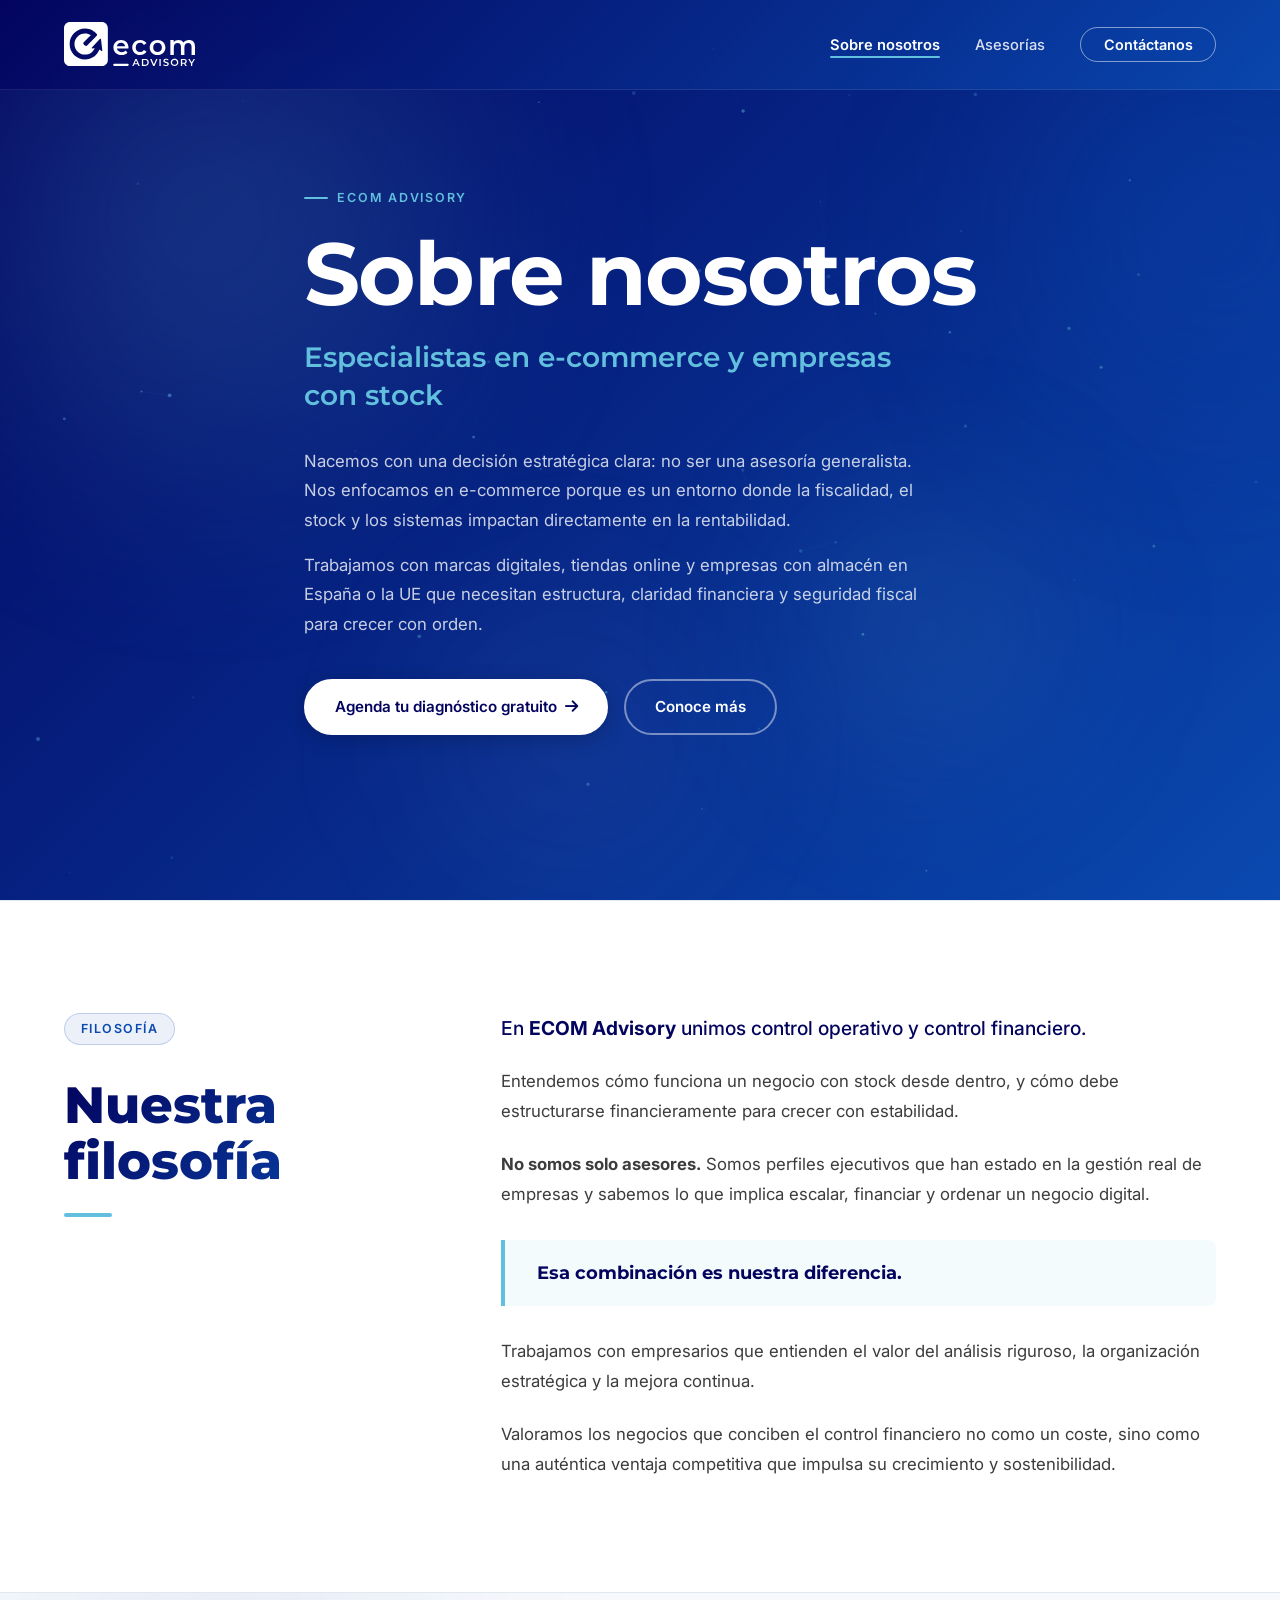
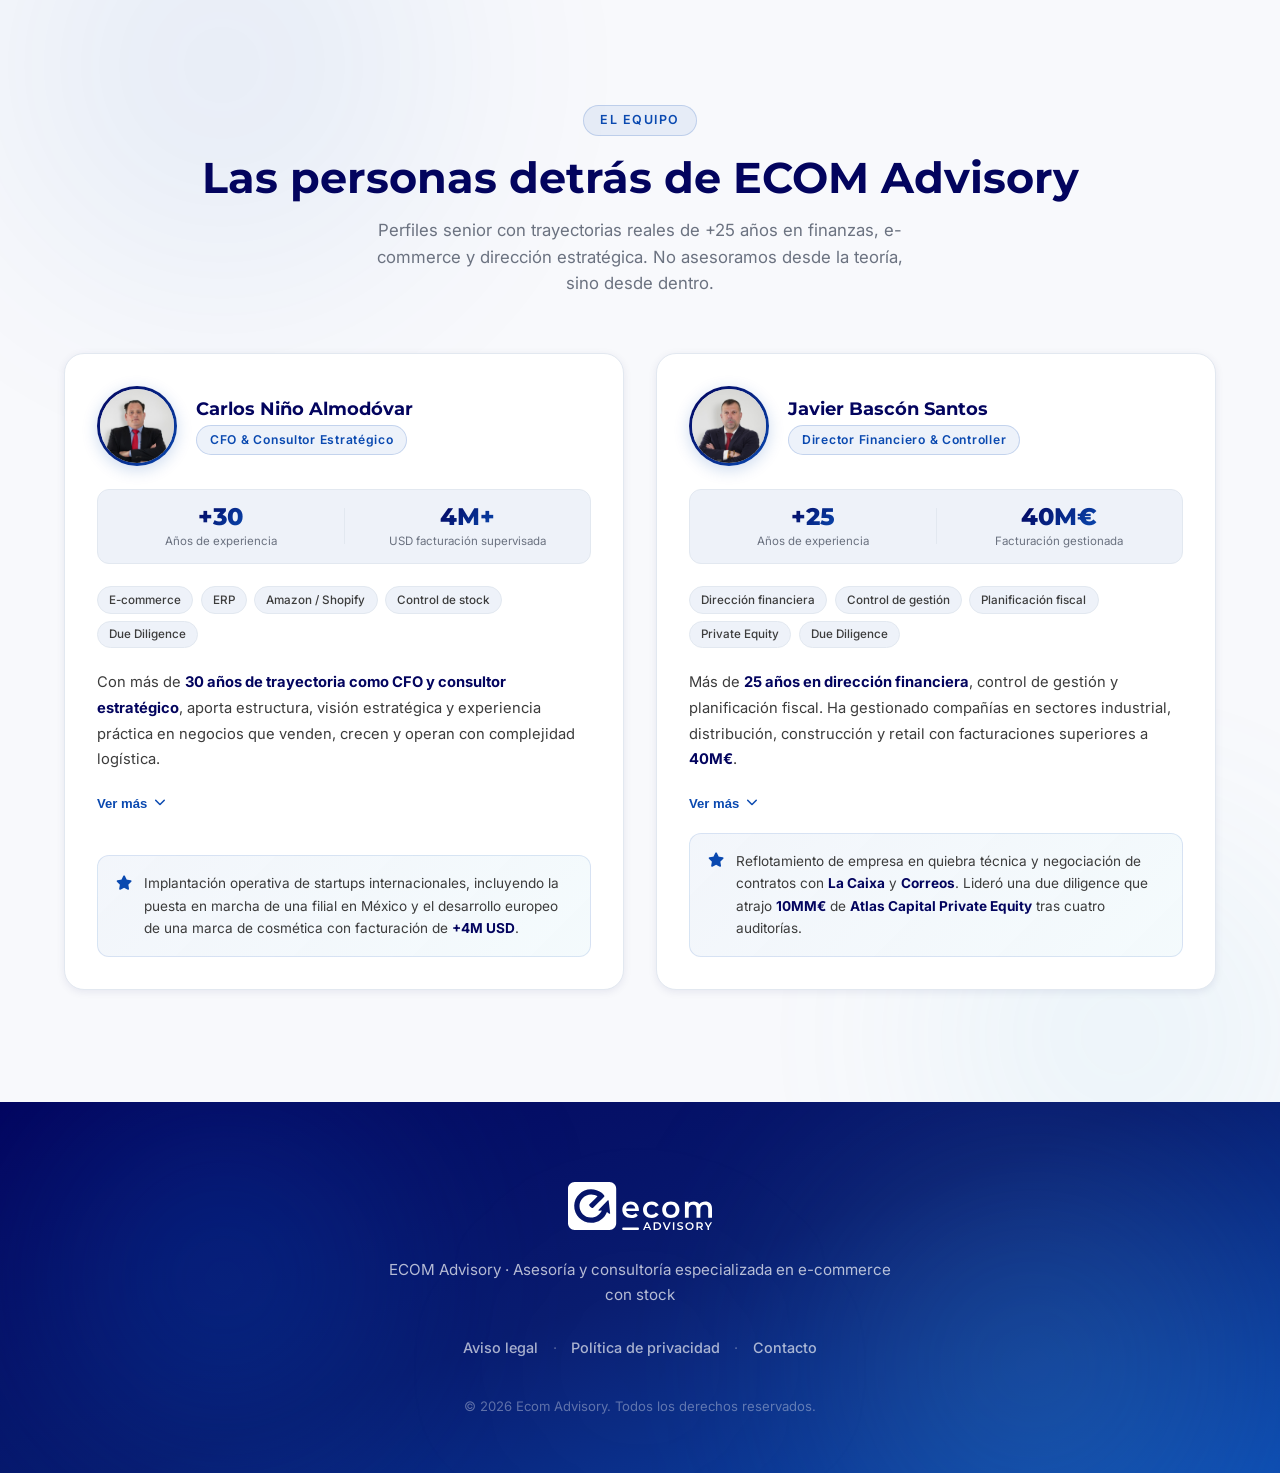
==== commit b50bc900: "se agregaron los nombre faltantes" ====
--- a/index.html
+++ b/index.html
@@ -183,12 +183,12 @@
               <div class="member-card__photo-ring">
                 <div class="member-card__photo-wrap">
                   <img src="assets/images/team-1.jpg"
-                    alt="[Colocar nombre] — Operaciones, e-commerce y control estratégico" class="member-card__photo"
-                    loading="lazy" />
+                    alt="Carlos Niño Almodóvar — Operaciones, e-commerce y control estratégico"
+                    class="member-card__photo" loading="lazy" />
                 </div>
               </div>
               <div class="member-card__identity">
-                <h3 class="member-card__name">[Colocar nombre]</h3>
+                <h3 class="member-card__name">Carlos Niño Almodóvar</h3>
                 <span class="member-card__role">CFO & Consultor Estratégico</span>
               </div>
             </div>
@@ -256,12 +256,12 @@
               <div class="member-card__photo-ring">
                 <div class="member-card__photo-wrap">
                   <img src="assets/images/team-2.jpg"
-                    alt="[Colocar nombre] — Dirección financiera, estructura y control" class="member-card__photo"
+                    alt="Javier Bascón Santos — Dirección financiera, estructura y control" class="member-card__photo"
                     loading="lazy" />
                 </div>
               </div>
               <div class="member-card__identity">
-                <h3 class="member-card__name">[Colocar nombre]</h3>
+                <h3 class="member-card__name">Javier Bascón Santos</h3>
                 <span class="member-card__role">Director Financiero & Controller</span>
               </div>
             </div>
